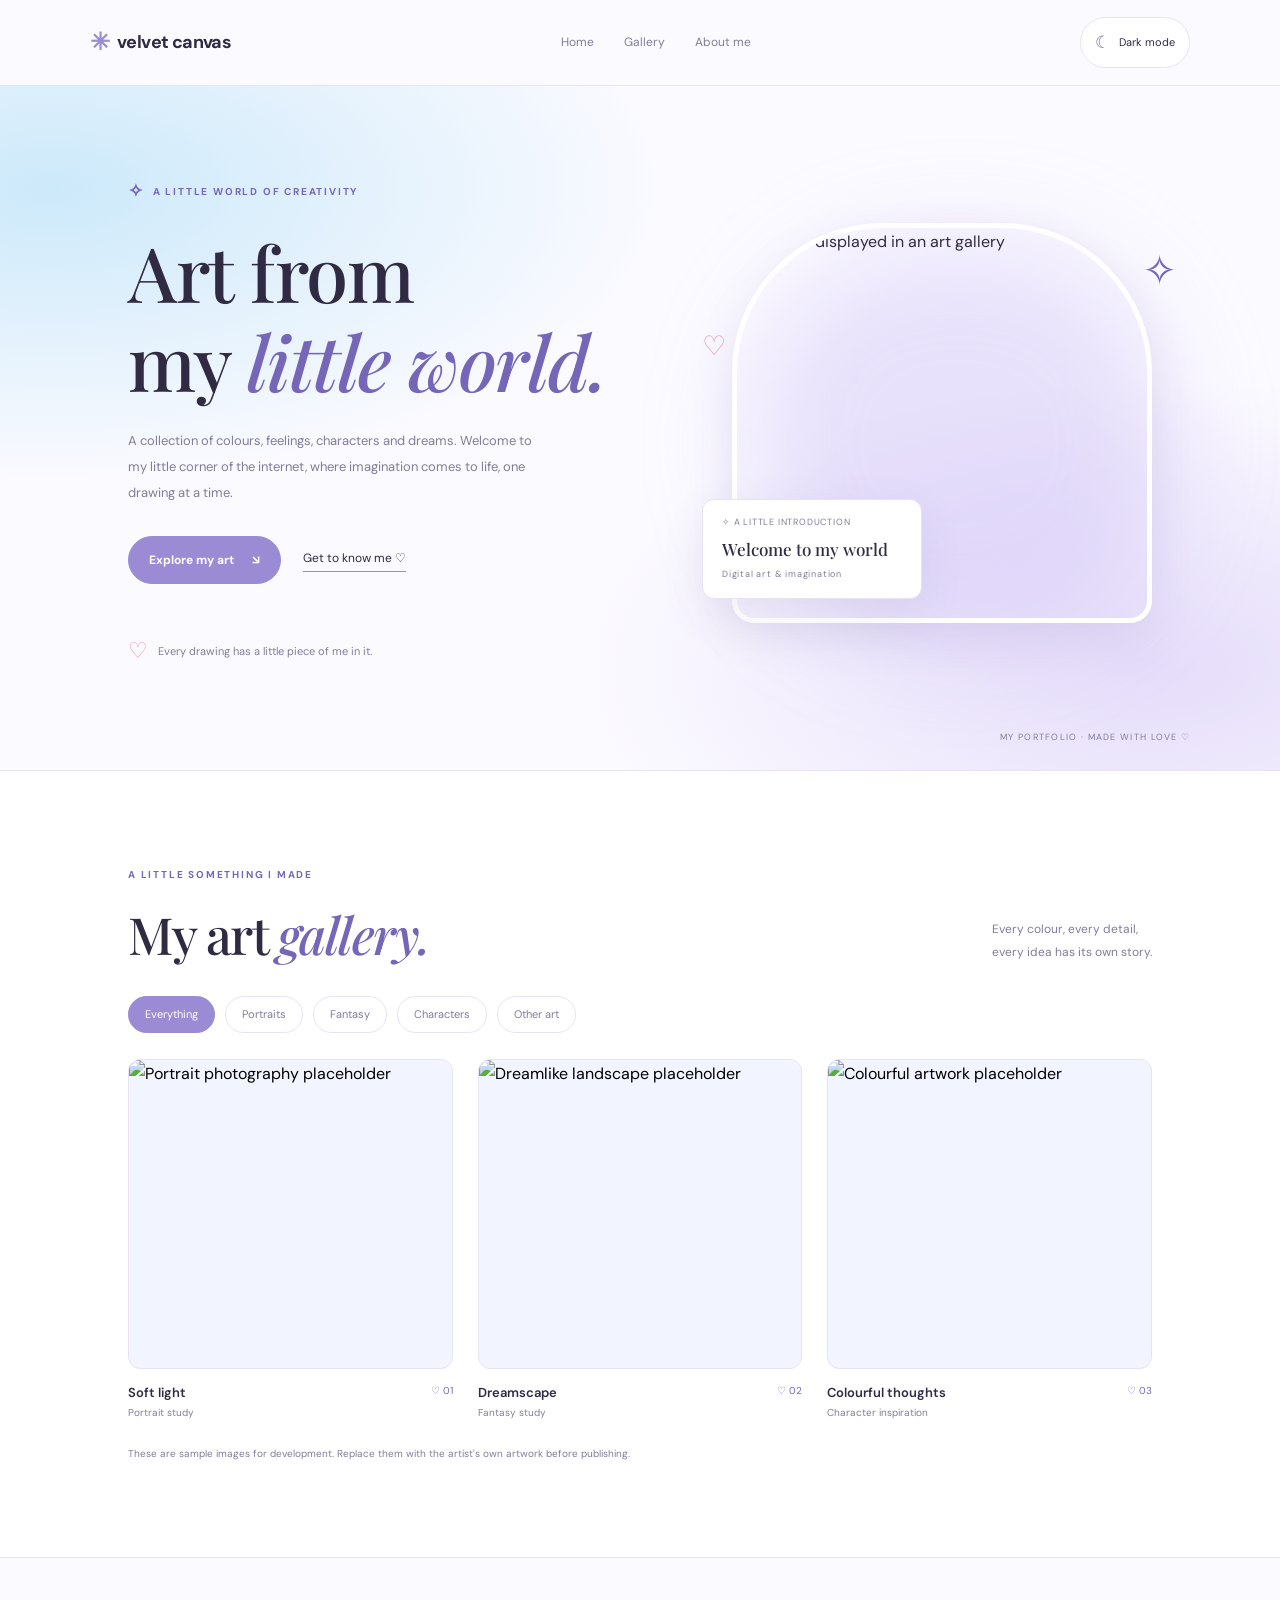
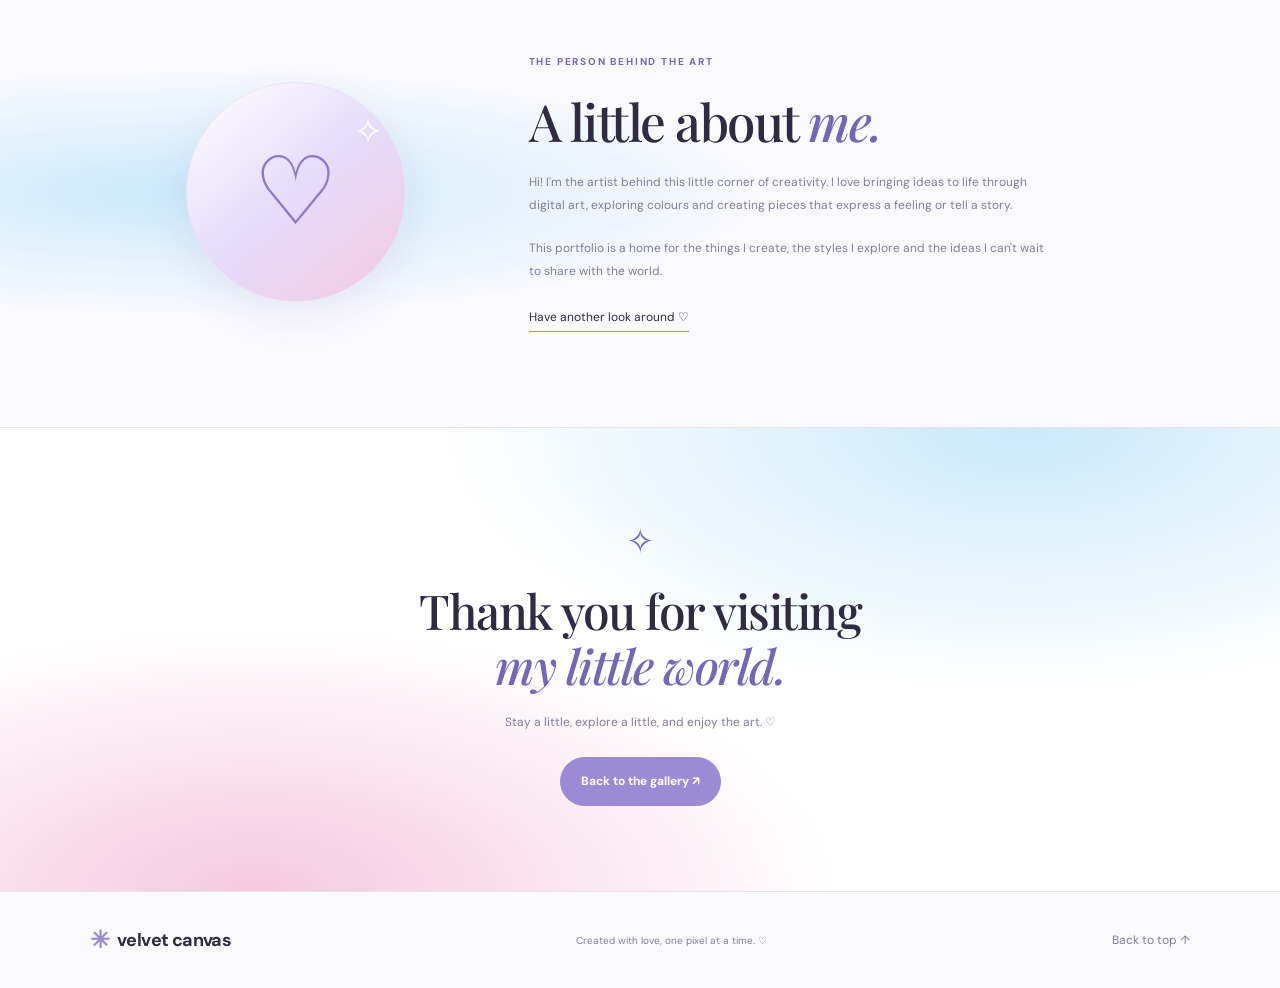
==== index.html @ 95526ed5 "Add files via upload" ====
<!DOCTYPE html>
<html lang="en" data-theme="light">
<head>
<link rel="stylesheet" href="style.css">
  <meta charset="UTF-8">
  <meta name="viewport" content="width=device-width, initial-scale=1.0">
  <meta name="theme-color" content="#f8faff">
  <meta name="description" content="A collection of original digital art, illustrations and creative experiments.">
  <title>Velvet Canvas — Digital Art Portfolio</title>

  <link rel="stylesheet" href="style.css">
  <link rel="preconnect" href="https://fonts.googleapis.com">
  <link rel="preconnect" href="https://fonts.gstatic.com" crossorigin>
  <link href="https://fonts.googleapis.com/css2?family=DM+Sans:wght@400;500;600;700&family=Playfair+Display:wght@500;600;700&display=swap" rel="stylesheet">
</head>

<body>
  <header class="navbar">
    <a class="logo" href="#home">
      <span class="logo-star">✳</span>
      <span>velvet canvas</span>
    </a>

    <nav aria-label="Main navigation">
      <a href="#home">Home</a>
      <a href="#gallery">Gallery</a>
      <a href="#about">About me</a>
    </nav>

    <button
      class="theme-toggle"
      id="theme-toggle"
      type="button"
      aria-label="Switch to dark mode"
      title="Switch theme"
    >
      <span id="theme-icon" aria-hidden="true">☾</span>
      <span id="theme-label">Dark mode</span>
    </button>
  </header>

  <main>
    <section class="hero" id="home">
      <div class="hero-copy">
        <div class="eyebrow">
          <span class="sparkle">✧</span>
          A LITTLE WORLD OF CREATIVITY
        </div>

        <h1>
          Art from<br>
          my <span>little world.</span>
        </h1>

        <p class="hero-description">
          A collection of colours, feelings, characters and dreams.
          Welcome to my little corner of the internet, where imagination
          comes to life, one drawing at a time.
        </p>

        <div class="hero-actions">
          <a class="button" href="#gallery">
            Explore my art <span>↘</span>
          </a>
          <a class="text-link" href="#about">Get to know me ♡</a>
        </div>

        <div class="hero-note">
          <span>♡</span>
          <p>Every drawing has a little piece of me in it.</p>
        </div>
      </div>

      <div class="hero-art">
        <div class="art-glow"></div>

        <img
          src="https://images.unsplash.com/photo-1579783902614-a3fb3927b6a5?auto=format&fit=crop&w=1000&q=85"
          alt="Artwork displayed in an art gallery"
        >

        <div class="art-label">
          <span>✧ A LITTLE INTRODUCTION</span>
          <strong>Welcome to my world</strong>
          <span>Digital art & imagination</span>
        </div>

        <span class="floating-star star-one" aria-hidden="true">✧</span>
        <span class="floating-star star-two" aria-hidden="true">♡</span>
      </div>

      <div class="hero-index">MY PORTFOLIO · MADE WITH LOVE ♡</div>
    </section>

    <section class="gallery section" id="gallery">
      <div class="section-heading">
        <div>
          <div class="eyebrow">A LITTLE SOMETHING I MADE</div>
          <h2>My art <span>gallery.</span></h2>
        </div>

        <p>
          Every colour, every detail,<br>
          every idea has its own story.
        </p>
      </div>

      <div class="filters" id="filters" aria-label="Filter artwork">
        <button class="filter active" data-filter="all" aria-pressed="true">Everything</button>
        <button class="filter" data-filter="portrait" aria-pressed="false">Portraits</button>
        <button class="filter" data-filter="fantasy" aria-pressed="false">Fantasy</button>
        <button class="filter" data-filter="character" aria-pressed="false">Characters</button>
        <button class="filter" data-filter="other" aria-pressed="false">Other art</button>
      </div>

      <div class="art-grid" id="art-grid">
        <article class="art-card" data-category="portrait">
          <button
            class="art-image"
            data-title="Soft light"
            data-description="A portrait study."
            aria-label="View Soft light artwork"
          >
            <img
              src="https://images.unsplash.com/photo-1544005313-94ddf0286df2?auto=format&fit=crop&w=700&q=85"
              alt="Portrait photography placeholder"
              loading="lazy"
            >
            <span class="image-overlay">Take a closer look ↗</span>
          </button>
          <div class="art-meta">
            <div><h3>Soft light</h3><p>Portrait study</p></div>
            <span>♡ 01</span>
          </div>
        </article>

        <article class="art-card" data-category="fantasy">
          <button
            class="art-image"
            data-title="Dreamscape"
            data-description="A little study of a dreamlike world."
            aria-label="View Dreamscape artwork"
          >
            <img
              src="https://images.unsplash.com/photo-1470252649378-9c29740c9fa8?auto=format&fit=crop&w=700&q=85"
              alt="Dreamlike landscape placeholder"
              loading="lazy"
            >
            <span class="image-overlay">Take a closer look ↗</span>
          </button>
          <div class="art-meta">
            <div><h3>Dreamscape</h3><p>Fantasy study</p></div>
            <span>♡ 02</span>
          </div>
        </article>

        <article class="art-card" data-category="character">
          <button
            class="art-image"
            data-title="Colourful thoughts"
            data-description="A colourful artwork study."
            aria-label="View Colourful thoughts artwork"
          >
            <img
              src="https://images.unsplash.com/photo-1577083552431-6e5fd01aa342?auto=format&fit=crop&w=700&q=85"
              alt="Colourful artwork placeholder"
              loading="lazy"
            >
            <span class="image-overlay">Take a closer look ↗</span>
          </button>
          <div class="art-meta">
            <div><h3>Colourful thoughts</h3><p>Character inspiration</p></div>
            <span>♡ 03</span>
          </div>
        </article>
      </div>

      <p class="demo-note">
        These are sample images for development. Replace them with the artist's
        own artwork before publishing.
      </p>
    </section>

    <section class="about section" id="about">
      <div class="about-art" aria-hidden="true">
        <span class="about-heart">♡</span>
        <span class="about-sparkle">✧</span>
      </div>

      <div class="about-copy">
        <div class="eyebrow">THE PERSON BEHIND THE ART</div>
        <h2>A little about <span>me.</span></h2>

        <p>
          Hi! I'm the artist behind this little corner of creativity.
          I love bringing ideas to life through digital art, exploring
          colours and creating pieces that express a feeling or tell a story.
        </p>

        <p>
          This portfolio is a home for the things I create, the styles
          I explore and the ideas I can't wait to share with the world.
        </p>

        <a class="text-link" href="#gallery">Have another look around ♡</a>
      </div>
    </section>

    <section class="end-note">
      <span class="end-note-star">✧</span>
      <h2>Thank you for visiting<br><span>my little world.</span></h2>
      <p>Stay a little, explore a little, and enjoy the art. ♡</p>
      <a class="button" href="#gallery">Back to the gallery ↗</a>
    </section>
  </main>

  <footer>
    <a class="logo" href="#home"><span class="logo-star">✳</span> velvet canvas</a>
    <p>Created with love, one pixel at a time. ♡</p>
    <a href="#home">Back to top ↑</a>
  </footer>

  <dialog id="art-dialog" class="art-dialog" aria-labelledby="dialog-title">
    <button class="dialog-close" id="dialog-close" aria-label="Close artwork preview">×</button>
    <img id="dialog-image" src="" alt="">
    <h3 id="dialog-title"></h3>
    <p id="dialog-description"></p>
  </dialog>

  <script src="https://cdn.jsdelivr.net/npm/@supabase/supabase-js@2"></script>
  <script src="supabase.js"></script>
  <script src="script.js"></script>
</body>
  <script src="https://cdn.jsdelivr.net/npm/@supabase/supabase-js@2"></script>
  <script src="supabase.js"></script>
  <script src="login.js"></script>
</body>
</html>
---- style.css ----
/* ==================================
   VELVET CANVAS — PASTEL ART PORTFOLIO
   ================================== */

:root,
html[data-theme="light"] {
  color-scheme: light;

  --bg: #fbfaff;
  --surface: #ffffff;
  --surface-alt: #f2f5ff;
  --text: #302b42;
  --muted: #827d98;
  --accent: #9b8bd4;
  --accent-strong: #7666b7;
  --pink: #f5c9df;
  --blue: #cce9fa;
  --lilac: #e5dcfa;
  --border: #e8e3f2;
  --shadow: 0 15px 45px rgba(91, 76, 133, 0.09);
  --glow: rgba(196, 177, 244, 0.35);
}

html[data-theme="dark"] {
  color-scheme: dark;

  --bg: #171522;
  --surface: #211e30;
  --surface-alt: #29243a;
  --text: #f6f1ff;
  --muted: #b8aecb;
  --accent: #c4b1fa;
  --accent-strong: #d5c7ff;
  --pink: #f3b9dc;
  --blue: #a9d9f4;
  --lilac: #c5b3f4;
  --border: #3a334c;
  --shadow: 0 15px 45px rgba(0, 0, 0, 0.2);
  --glow: rgba(151, 119, 219, 0.18);
}
body {
  background: var(--bg);
  color: var(--text);
}

* {
  box-sizing: border-box;
  margin: 0;
  padding: 0;
}

html {
  scroll-behavior: smooth;
  scroll-padding-top: 100px;
}

body {
  background: var(--bg);
  color: var(--text);
  font-family: "DM Sans", sans-serif;
  line-height: 1.7;
  transition: background 0.3s, color 0.3s;
}

a {
  color: inherit;
  text-decoration: none;
}

button {
  font: inherit;
}

button:focus-visible,
a:focus-visible {
  outline: 3px solid var(--accent);
  outline-offset: 4px;
}

img {
  display: block;
  max-width: 100%;
}

.navbar {
  min-height: 82px;
  padding: 17px 7%;
  display: flex;
  align-items: center;
  justify-content: space-between;
  gap: 24px;
  background: var(--bg);
  border-bottom: 1px solid var(--border);
  transition: background 0.3s;
}

.logo {
  display: inline-flex;
  align-items: center;
  gap: 8px;
  font-size: 18px;
  font-weight: 700;
  letter-spacing: -0.6px;
  white-space: nowrap;
}

.logo-star {
  color: var(--accent);
  font-size: 24px;
}

.navbar nav {
  display: flex;
  align-items: center;
  gap: 30px;
}

.navbar nav a,
footer > a:last-child {
  color: var(--muted);
  font-size: 12px;
  transition: color 0.2s;
}

.navbar nav a:hover,
footer > a:last-child:hover {
  color: var(--accent-strong);
}

.theme-toggle {
  display: inline-flex;
  align-items: center;
  justify-content: center;
  gap: 9px;
  padding: 10px 14px;
  border: 1px solid var(--border);
  border-radius: 30px;
  background: var(--surface);
  color: var(--text);
  font-size: 11px;
  cursor: pointer;
  transition: background 0.2s, border-color 0.2s;
}

.theme-toggle:hover {
  border-color: var(--accent);
  background: var(--surface-alt);
}

#theme-icon {
  color: var(--accent-strong);
  font-size: 17px;
}

.hero {
  min-height: 600px;
  padding: 90px 10% 100px;
  display: grid;
  grid-template-columns: 1.05fr 0.95fr;
  align-items: center;
  gap: 65px;
  position: relative;
  overflow: hidden;
  background:
    radial-gradient(ellipse at 4% 15%, var(--blue), transparent 36%),
    radial-gradient(ellipse at 90% 85%, var(--lilac), transparent 35%),
    var(--bg);
  transition: background 0.3s;
}

.hero-copy {
  position: relative;
  z-index: 1;
}

.eyebrow {
  display: flex;
  align-items: center;
  gap: 8px;
  margin-bottom: 22px;
  color: var(--accent-strong);
  font-size: 10px;
  font-weight: 700;
  letter-spacing: 1.8px;
}

.sparkle {
  font-size: 18px;
}

h1,
h2 {
  font-family: "Playfair Display", serif;
  font-weight: 500;
  letter-spacing: -1.5px;
  line-height: 1.16;
}

h1 {
  font-size: clamp(48px, 6vw, 76px);
}

h1 span,
h2 span {
  color: var(--accent-strong);
  font-style: italic;
}

.hero-description {
  max-width: 420px;
  margin-top: 23px;
  color: var(--muted);
  font-size: 13px;
  line-height: 2;
}

.hero-actions {
  display: flex;
  align-items: center;
  flex-wrap: wrap;
  gap: 22px;
  margin-top: 30px;
}

.button {
  display: inline-flex;
  align-items: center;
  justify-content: center;
  gap: 18px;
  padding: 13px 20px;
  border: 1px solid var(--accent);
  border-radius: 30px;
  background: var(--accent);
  color: #ffffff;
  font-size: 12px;
  font-weight: 700;
  cursor: pointer;
  transition: transform 0.2s, box-shadow 0.2s;
}

html[data-theme="dark"] .button {
  color: #21182f;
}

.button:hover {
  transform: translateY(-2px);
  box-shadow: var(--shadow);
}

.text-link {
  display: inline-block;
  padding-bottom: 3px;
  border-bottom: 1px solid var(--accent);
  color: var(--text);
  font-size: 12px;
  transition: color 0.2s;
}

.text-link:hover {
  color: var(--accent-strong);
}

.hero-note {
  display: flex;
  align-items: center;
  gap: 10px;
  margin-top: 48px;
  color: var(--muted);
  font-size: 11px;
}

.hero-note > span {
  color: #e59ac5;
  font-size: 22px;
}

.hero-art {
  position: relative;
  justify-self: end;
  width: 100%;
  max-width: 420px;
  height: 400px;
}

.art-glow {
  position: absolute;
  inset: 25px -15px -15px 20px;
  border-radius: 45%;
  background: var(--glow);
  filter: blur(50px);
}

.hero-art > img {
  position: relative;
  width: 100%;
  height: 100%;
  object-fit: cover;
  border: 5px solid var(--surface);
  border-radius: 150px 150px 22px 22px;
  box-shadow: var(--shadow);
}

.art-label {
  position: absolute;
  left: -30px;
  bottom: 24px;
  display: flex;
  flex-direction: column;
  gap: 4px;
  min-width: 220px;
  padding: 15px 19px;
  background: var(--surface);
  border: 1px solid var(--border);
  border-radius: 12px;
  box-shadow: var(--shadow);
}

.art-label span {
  color: var(--muted);
  font-size: 9px;
  letter-spacing: 0.8px;
}

.art-label strong {
  font-family: "Playfair Display", serif;
  font-size: 17px;
  font-weight: 500;
}

.floating-star {
  position: absolute;
  color: var(--accent-strong);
  animation: float 4s ease-in-out infinite;
}

.star-one {
  top: 12px;
  right: -25px;
  font-size: 42px;
}

.star-two {
  top: 100px;
  left: -30px;
  color: #e59ac5;
  font-size: 27px;
  animation-delay: -2s;
}

.hero-index {
  position: absolute;
  right: 7%;
  bottom: 24px;
  color: var(--muted);
  font-size: 9px;
  letter-spacing: 1.3px;
}

.section {
  padding: 95px 10%;
}

.gallery {
  background: var(--surface);
  border-top: 1px solid var(--border);
  border-bottom: 1px solid var(--border);
  transition: background 0.3s;
}

.section-heading {
  display: flex;
  align-items: end;
  justify-content: space-between;
  gap: 25px;
}

.section-heading h2,
.about h2 {
  font-size: clamp(38px, 4vw, 52px);
}

.section-heading > p,
.about-copy > p {
  color: var(--muted);
  font-size: 12px;
  line-height: 1.9;
}

.filters {
  display: flex;
  flex-wrap: wrap;
  gap: 10px;
  margin: 32px 0 26px;
}

.filter {
  padding: 8px 16px;
  border: 1px solid var(--border);
  border-radius: 30px;
  background: var(--surface);
  color: var(--muted);
  font-size: 11px;
  cursor: pointer;
  transition: background 0.2s, color 0.2s;
}

.filter:hover {
  border-color: var(--accent);
}

.filter.active {
  background: var(--accent);
  border-color: var(--accent);
  color: #ffffff;
}

html[data-theme="dark"] .filter.active {
  color: #21182f;
}

.art-grid {
  display: grid;
  grid-template-columns: repeat(3, minmax(0, 1fr));
  gap: 25px;
}

.art-card {
  min-width: 0;
  animation: appear 0.35s ease both;
}

.art-card[hidden] {
  display: none;
}

.art-image {
  display: block;
  width: 100%;
  height: 310px;
  position: relative;
  overflow: hidden;
  padding: 0;
  border: 1px solid var(--border);
  border-radius: 12px;
  background: var(--surface-alt);
  cursor: pointer;
  text-align: left;
}

.art-image img {
  width: 100%;
  height: 100%;
  object-fit: cover;
  transition: transform 0.45s, opacity 0.3s;
}

.art-image:hover img {
  transform: scale(1.05);
  opacity: 0.82;
}

.image-overlay {
  position: absolute;
  left: 14px;
  bottom: 14px;
  padding: 8px 12px;
  border: 1px solid var(--border);
  border-radius: 30px;
  background: var(--surface);
  color: var(--text);
  font-size: 10px;
  opacity: 0;
  transform: translateY(5px);
  transition: all 0.2s;
}

.art-image:hover .image-overlay,
.art-image:focus-visible .image-overlay {
  opacity: 1;
  transform: translateY(0);
}

.art-meta {
  display: flex;
  align-items: start;
  justify-content: space-between;
  padding-top: 13px;
}

.art-meta h3 {
  font-size: 13px;
  font-weight: 600;
}

.art-meta p,
.art-meta > span {
  color: var(--muted);
  font-size: 10px;
}

.art-meta > span {
  color: var(--accent-strong);
}

.demo-note {
  margin-top: 24px;
  color: var(--muted);
  font-size: 10px;
}

.about {
  display: grid;
  grid-template-columns: 0.7fr 1.3fr;
  align-items: center;
  gap: 65px;
  background:
    radial-gradient(ellipse at 15% 50%, var(--blue), transparent 38%),
    var(--bg);
}

.about-art {
  position: relative;
  display: grid;
  place-items: center;
  justify-self: center;
  width: 220px;
  height: 220px;
  border: 1px solid var(--border);
  border-radius: 50%;
  background: linear-gradient(140deg, var(--surface), var(--lilac), var(--pink));
  box-shadow: var(--shadow);
}

.about-heart {
  color: #8f7bc5;
  font-size: 95px;
}

.about-sparkle {
  position: absolute;
  top: 18px;
  right: 22px;
  color: #ffffff;
  font-size: 36px;
}

.about-copy > p {
  max-width: 520px;
  margin: 20px 0;
}

.end-note {
  padding: 85px 20px;
  text-align: center;
  background:
    radial-gradient(ellipse at 20% 100%, var(--pink), transparent 40%),
    radial-gradient(ellipse at 80% 0%, var(--blue), transparent 40%),
    var(--surface);
  border-top: 1px solid var(--border);
  transition: background 0.3s;
}

.end-note-star {
  color: var(--accent-strong);
  font-size: 34px;
}

.end-note h2 {
  margin-top: 12px;
  font-size: clamp(35px, 4vw, 48px);
}

.end-note > p {
  margin: 18px 0 25px;
  color: var(--muted);
  font-size: 12px;
}

footer {
  display: flex;
  align-items: center;
  justify-content: space-between;
  gap: 20px;
  padding: 28px 7%;
  border-top: 1px solid var(--border);
  background: var(--bg);
}

footer p {
  color: var(--muted);
  font-size: 10px;
}

.art-dialog {
  position: fixed;
  margin: auto;
  width: min(90%, 650px);
  max-height: 90vh;
  padding: 22px;
  overflow: auto;
  border: 1px solid var(--border);
  border-radius: 16px;
  background: var(--surface);
  color: var(--text);
  box-shadow: var(--shadow);
}

.art-dialog::backdrop {
  background: rgba(20, 15, 34, 0.7);
  backdrop-filter: blur(5px);
}

.art-dialog img {
  width: 100%;
  max-height: 65vh;
  object-fit: contain;
  border-radius: 8px;
}

.art-dialog h3 {
  margin-top: 15px;
  font-family: "Playfair Display", serif;
  font-size: 24px;
}

.art-dialog p {
  margin-top: 5px;
  color: var(--muted);
  font-size: 12px;
}

.dialog-close {
  display: block;
  margin-left: auto;
  margin-bottom: 8px;
  border: 0;
  background: transparent;
  color: var(--text);
  font-size: 28px;
  cursor: pointer;
}

@keyframes float {
  0%, 100% { transform: translateY(0) rotate(0deg); }
  50% { transform: translateY(-10px) rotate(8deg); }
}

@keyframes appear {
  from { opacity: 0; transform: translateY(8px); }
  to { opacity: 1; transform: translateY(0); }
}

@media (max-width: 850px) {
  .hero {
    padding: 75px 7% 85px;
    gap: 35px;
  }

  .hero-art {
    height: 330px;
  }

  .section {
    padding: 75px 7%;
  }

  .art-image {
    height: 240px;
  }

  .about {
    gap: 35px;
  }
}

@media (max-width: 600px) {
  .navbar {
    padding: 15px 5%;
    flex-wrap: wrap;
    gap: 15px;
  }

  .logo {
    font-size: 16px;
  }

  .theme-toggle {
    padding: 8px 11px;
  }

  .navbar nav {
    order: 3;
    width: 100%;
    justify-content: center;
    gap: 28px;
  }

  .hero {
    grid-template-columns: 1fr;
    padding: 60px 7% 75px;
  }

  h1 {
    font-size: 56px;
  }

  .hero-art {
    justify-self: center;
    max-width: 360px;
    height: 340px;
    margin: 10px 0;
  }

  .art-label {
    left: -7px;
  }

  .hero-note {
    margin-top: 32px;
  }

  .section {
    padding: 60px 7%;
  }

  .section-heading {
    align-items: start;
    flex-direction: column;
    gap: 15px;
  }

  .art-grid {
    grid-template-columns: 1fr;
    gap: 30px;
  }

  .art-image {
    height: auto;
    aspect-ratio: 4 / 3;
  }

  .image-overlay {
    opacity: 1;
    transform: none;
  }

  .about {
    grid-template-columns: 1fr;
    gap: 35px;
  }

  .about-art {
    width: 160px;
    height: 160px;
  }

  .about-heart {
    font-size: 70px;
  }

  .about-sparkle {
    font-size: 25px;
  }

  footer {
    flex-direction: column;
    text-align: center;
  }
}

@media (prefers-reduced-motion: reduce) {
  *,
  *::before,
  *::after {
    scroll-behavior: auto !important;
    animation-duration: 0.01ms !important;
    animation-iteration-count: 1 !important;
    transition-duration: 0.01ms !important;
  }
}

/* Artist login page */
.login-page {
  min-height: 100vh;
  display: grid;
  place-items: center;
  padding: 24px;
  background: var(--bg);
}

.login-card {
  width: min(100%, 420px);
  padding: 32px;
  border-radius: 24px;
  background: var(--surface);
  border: 1px solid var(--border);
  box-shadow: 0 16px 50px rgba(90, 80, 140, 0.12);
}

.login-card h1 {
  margin-top: 0;
  color: var(--text);
}

.login-card p {
  color: var(--muted);
}

.login-card form {
  display: grid;
  gap: 12px;
  margin: 24px 0;
}

.login-card label {
  color: var(--text);
  font-weight: 600;
}

.login-card input {
  width: 100%;
  box-sizing: border-box;
  padding: 13px;
  border: 1px solid var(--border);
  border-radius: 12px;
  background: var(--bg);
  color: var(--text);
}

.login-card button {
  padding: 13px;
  border: 0;
  border-radius: 12px;
  background: var(--accent);
  color: white;
  cursor: pointer;
  font-weight: 700;
}

.login-card a {
  color: var(--accent);
}

#login-message {
  overflow-wrap: anywhere;
}

/* Artist dashboard */
.artist-dashboard {
  width: min(100% - 32px, 1050px);
  margin: 0 auto;
  padding: 40px 0 60px;
  color: var(--text);
}

.dashboard-header {
  display: flex;
  justify-content: space-between;
  align-items: center;
  gap: 20px;
  margin-bottom: 32px;
}

.dashboard-header h1 {
  margin: 8px 0;
}

.dashboard-header p,
.upload-card > p,
.my-art-section > p {
  color: var(--muted);
}

.dashboard-eyebrow {
  letter-spacing: 3px;
  font-size: 12px;
  font-weight: 700;
}

.upload-card {
  padding: 28px;
  border: 1px solid var(--border);
  border-radius: 24px;
  background: var(--surface);
  box-shadow: 0 12px 40px rgba(100, 80, 140, 0.08);
}

.upload-card form {
  display: grid;
  gap: 12px;
  margin-top: 24px;
}

.upload-card label {
  font-weight: 600;
}

.upload-card input,
.upload-card textarea,
.upload-card select {
  width: 100%;
  box-sizing: border-box;
  padding: 13px;
  border: 1px solid var(--border);
  border-radius: 12px;
  background: var(--bg);
  color: var(--text);
  font: inherit;
}

.upload-card textarea {
  min-height: 100px;
  resize: vertical;
}

.upload-card button,
#logout-button {
  padding: 12px 18px;
  border: 0;
  border-radius: 12px;
  background: var(--accent);
  color: white;
  font: inherit;
  font-weight: 700;
  cursor: pointer;
}

.upload-card button:disabled {
  opacity: 0.6;
  cursor: wait;
}

.dashboard-hint {
  margin: 0;
  color: var(--muted);
  font-size: 13px;
}

#upload-message,
#gallery-message {
  overflow-wrap: anywhere;
}

.my-art-section {
  margin-top: 42px;
}

.my-art-grid {
  display: grid;
  grid-template-columns: repeat(auto-fit, minmax(220px, 1fr));
  gap: 20px;
  margin-top: 22px;
}

.my-art-card {
  overflow: hidden;
  border: 1px solid var(--border);
  border-radius: 18px;
  background: var(--surface);
}

.my-art-card img {
  display: block;
  width: 100%;
  aspect-ratio: 4 / 3;
  object-fit: cover;
}

.my-art-card-content {
  padding: 16px;
}

.my-art-card-content p {
  color: var(--muted);
  overflow-wrap: anywhere;
}

.my-art-card-content button {
  padding: 9px 12px;
  border: 1px solid var(--border);
  border-radius: 10px;
  background: var(--bg);
  color: var(--text);
  cursor: pointer;
}

.dashboard-back {
  display: inline-block;
  margin-top: 32px;
  color: var(--accent);
}

@media (max-width: 600px) {
  .dashboard-header {
    align-items: flex-start;
    flex-direction: column;
  }

  .upload-card {
    padding: 20px;
  }
}
---- style.css ----
/* ==================================
   VELVET CANVAS — PASTEL ART PORTFOLIO
   ================================== */

:root,
html[data-theme="light"] {
  color-scheme: light;

  --bg: #fbfaff;
  --surface: #ffffff;
  --surface-alt: #f2f5ff;
  --text: #302b42;
  --muted: #827d98;
  --accent: #9b8bd4;
  --accent-strong: #7666b7;
  --pink: #f5c9df;
  --blue: #cce9fa;
  --lilac: #e5dcfa;
  --border: #e8e3f2;
  --shadow: 0 15px 45px rgba(91, 76, 133, 0.09);
  --glow: rgba(196, 177, 244, 0.35);
}

html[data-theme="dark"] {
  color-scheme: dark;

  --bg: #171522;
  --surface: #211e30;
  --surface-alt: #29243a;
  --text: #f6f1ff;
  --muted: #b8aecb;
  --accent: #c4b1fa;
  --accent-strong: #d5c7ff;
  --pink: #f3b9dc;
  --blue: #a9d9f4;
  --lilac: #c5b3f4;
  --border: #3a334c;
  --shadow: 0 15px 45px rgba(0, 0, 0, 0.2);
  --glow: rgba(151, 119, 219, 0.18);
}
body {
  background: var(--bg);
  color: var(--text);
}

* {
  box-sizing: border-box;
  margin: 0;
  padding: 0;
}

html {
  scroll-behavior: smooth;
  scroll-padding-top: 100px;
}

body {
  background: var(--bg);
  color: var(--text);
  font-family: "DM Sans", sans-serif;
  line-height: 1.7;
  transition: background 0.3s, color 0.3s;
}

a {
  color: inherit;
  text-decoration: none;
}

button {
  font: inherit;
}

button:focus-visible,
a:focus-visible {
  outline: 3px solid var(--accent);
  outline-offset: 4px;
}

img {
  display: block;
  max-width: 100%;
}

.navbar {
  min-height: 82px;
  padding: 17px 7%;
  display: flex;
  align-items: center;
  justify-content: space-between;
  gap: 24px;
  background: var(--bg);
  border-bottom: 1px solid var(--border);
  transition: background 0.3s;
}

.logo {
  display: inline-flex;
  align-items: center;
  gap: 8px;
  font-size: 18px;
  font-weight: 700;
  letter-spacing: -0.6px;
  white-space: nowrap;
}

.logo-star {
  color: var(--accent);
  font-size: 24px;
}

.navbar nav {
  display: flex;
  align-items: center;
  gap: 30px;
}

.navbar nav a,
footer > a:last-child {
  color: var(--muted);
  font-size: 12px;
  transition: color 0.2s;
}

.navbar nav a:hover,
footer > a:last-child:hover {
  color: var(--accent-strong);
}

.theme-toggle {
  display: inline-flex;
  align-items: center;
  justify-content: center;
  gap: 9px;
  padding: 10px 14px;
  border: 1px solid var(--border);
  border-radius: 30px;
  background: var(--surface);
  color: var(--text);
  font-size: 11px;
  cursor: pointer;
  transition: background 0.2s, border-color 0.2s;
}

.theme-toggle:hover {
  border-color: var(--accent);
  background: var(--surface-alt);
}

#theme-icon {
  color: var(--accent-strong);
  font-size: 17px;
}

.hero {
  min-height: 600px;
  padding: 90px 10% 100px;
  display: grid;
  grid-template-columns: 1.05fr 0.95fr;
  align-items: center;
  gap: 65px;
  position: relative;
  overflow: hidden;
  background:
    radial-gradient(ellipse at 4% 15%, var(--blue), transparent 36%),
    radial-gradient(ellipse at 90% 85%, var(--lilac), transparent 35%),
    var(--bg);
  transition: background 0.3s;
}

.hero-copy {
  position: relative;
  z-index: 1;
}

.eyebrow {
  display: flex;
  align-items: center;
  gap: 8px;
  margin-bottom: 22px;
  color: var(--accent-strong);
  font-size: 10px;
  font-weight: 700;
  letter-spacing: 1.8px;
}

.sparkle {
  font-size: 18px;
}

h1,
h2 {
  font-family: "Playfair Display", serif;
  font-weight: 500;
  letter-spacing: -1.5px;
  line-height: 1.16;
}

h1 {
  font-size: clamp(48px, 6vw, 76px);
}

h1 span,
h2 span {
  color: var(--accent-strong);
  font-style: italic;
}

.hero-description {
  max-width: 420px;
  margin-top: 23px;
  color: var(--muted);
  font-size: 13px;
  line-height: 2;
}

.hero-actions {
  display: flex;
  align-items: center;
  flex-wrap: wrap;
  gap: 22px;
  margin-top: 30px;
}

.button {
  display: inline-flex;
  align-items: center;
  justify-content: center;
  gap: 18px;
  padding: 13px 20px;
  border: 1px solid var(--accent);
  border-radius: 30px;
  background: var(--accent);
  color: #ffffff;
  font-size: 12px;
  font-weight: 700;
  cursor: pointer;
  transition: transform 0.2s, box-shadow 0.2s;
}

html[data-theme="dark"] .button {
  color: #21182f;
}

.button:hover {
  transform: translateY(-2px);
  box-shadow: var(--shadow);
}

.text-link {
  display: inline-block;
  padding-bottom: 3px;
  border-bottom: 1px solid var(--accent);
  color: var(--text);
  font-size: 12px;
  transition: color 0.2s;
}

.text-link:hover {
  color: var(--accent-strong);
}

.hero-note {
  display: flex;
  align-items: center;
  gap: 10px;
  margin-top: 48px;
  color: var(--muted);
  font-size: 11px;
}

.hero-note > span {
  color: #e59ac5;
  font-size: 22px;
}

.hero-art {
  position: relative;
  justify-self: end;
  width: 100%;
  max-width: 420px;
  height: 400px;
}

.art-glow {
  position: absolute;
  inset: 25px -15px -15px 20px;
  border-radius: 45%;
  background: var(--glow);
  filter: blur(50px);
}

.hero-art > img {
  position: relative;
  width: 100%;
  height: 100%;
  object-fit: cover;
  border: 5px solid var(--surface);
  border-radius: 150px 150px 22px 22px;
  box-shadow: var(--shadow);
}

.art-label {
  position: absolute;
  left: -30px;
  bottom: 24px;
  display: flex;
  flex-direction: column;
  gap: 4px;
  min-width: 220px;
  padding: 15px 19px;
  background: var(--surface);
  border: 1px solid var(--border);
  border-radius: 12px;
  box-shadow: var(--shadow);
}

.art-label span {
  color: var(--muted);
  font-size: 9px;
  letter-spacing: 0.8px;
}

.art-label strong {
  font-family: "Playfair Display", serif;
  font-size: 17px;
  font-weight: 500;
}

.floating-star {
  position: absolute;
  color: var(--accent-strong);
  animation: float 4s ease-in-out infinite;
}

.star-one {
  top: 12px;
  right: -25px;
  font-size: 42px;
}

.star-two {
  top: 100px;
  left: -30px;
  color: #e59ac5;
  font-size: 27px;
  animation-delay: -2s;
}

.hero-index {
  position: absolute;
  right: 7%;
  bottom: 24px;
  color: var(--muted);
  font-size: 9px;
  letter-spacing: 1.3px;
}

.section {
  padding: 95px 10%;
}

.gallery {
  background: var(--surface);
  border-top: 1px solid var(--border);
  border-bottom: 1px solid var(--border);
  transition: background 0.3s;
}

.section-heading {
  display: flex;
  align-items: end;
  justify-content: space-between;
  gap: 25px;
}

.section-heading h2,
.about h2 {
  font-size: clamp(38px, 4vw, 52px);
}

.section-heading > p,
.about-copy > p {
  color: var(--muted);
  font-size: 12px;
  line-height: 1.9;
}

.filters {
  display: flex;
  flex-wrap: wrap;
  gap: 10px;
  margin: 32px 0 26px;
}

.filter {
  padding: 8px 16px;
  border: 1px solid var(--border);
  border-radius: 30px;
  background: var(--surface);
  color: var(--muted);
  font-size: 11px;
  cursor: pointer;
  transition: background 0.2s, color 0.2s;
}

.filter:hover {
  border-color: var(--accent);
}

.filter.active {
  background: var(--accent);
  border-color: var(--accent);
  color: #ffffff;
}

html[data-theme="dark"] .filter.active {
  color: #21182f;
}

.art-grid {
  display: grid;
  grid-template-columns: repeat(3, minmax(0, 1fr));
  gap: 25px;
}

.art-card {
  min-width: 0;
  animation: appear 0.35s ease both;
}

.art-card[hidden] {
  display: none;
}

.art-image {
  display: block;
  width: 100%;
  height: 310px;
  position: relative;
  overflow: hidden;
  padding: 0;
  border: 1px solid var(--border);
  border-radius: 12px;
  background: var(--surface-alt);
  cursor: pointer;
  text-align: left;
}

.art-image img {
  width: 100%;
  height: 100%;
  object-fit: cover;
  transition: transform 0.45s, opacity 0.3s;
}

.art-image:hover img {
  transform: scale(1.05);
  opacity: 0.82;
}

.image-overlay {
  position: absolute;
  left: 14px;
  bottom: 14px;
  padding: 8px 12px;
  border: 1px solid var(--border);
  border-radius: 30px;
  background: var(--surface);
  color: var(--text);
  font-size: 10px;
  opacity: 0;
  transform: translateY(5px);
  transition: all 0.2s;
}

.art-image:hover .image-overlay,
.art-image:focus-visible .image-overlay {
  opacity: 1;
  transform: translateY(0);
}

.art-meta {
  display: flex;
  align-items: start;
  justify-content: space-between;
  padding-top: 13px;
}

.art-meta h3 {
  font-size: 13px;
  font-weight: 600;
}

.art-meta p,
.art-meta > span {
  color: var(--muted);
  font-size: 10px;
}

.art-meta > span {
  color: var(--accent-strong);
}

.demo-note {
  margin-top: 24px;
  color: var(--muted);
  font-size: 10px;
}

.about {
  display: grid;
  grid-template-columns: 0.7fr 1.3fr;
  align-items: center;
  gap: 65px;
  background:
    radial-gradient(ellipse at 15% 50%, var(--blue), transparent 38%),
    var(--bg);
}

.about-art {
  position: relative;
  display: grid;
  place-items: center;
  justify-self: center;
  width: 220px;
  height: 220px;
  border: 1px solid var(--border);
  border-radius: 50%;
  background: linear-gradient(140deg, var(--surface), var(--lilac), var(--pink));
  box-shadow: var(--shadow);
}

.about-heart {
  color: #8f7bc5;
  font-size: 95px;
}

.about-sparkle {
  position: absolute;
  top: 18px;
  right: 22px;
  color: #ffffff;
  font-size: 36px;
}

.about-copy > p {
  max-width: 520px;
  margin: 20px 0;
}

.end-note {
  padding: 85px 20px;
  text-align: center;
  background:
    radial-gradient(ellipse at 20% 100%, var(--pink), transparent 40%),
    radial-gradient(ellipse at 80% 0%, var(--blue), transparent 40%),
    var(--surface);
  border-top: 1px solid var(--border);
  transition: background 0.3s;
}

.end-note-star {
  color: var(--accent-strong);
  font-size: 34px;
}

.end-note h2 {
  margin-top: 12px;
  font-size: clamp(35px, 4vw, 48px);
}

.end-note > p {
  margin: 18px 0 25px;
  color: var(--muted);
  font-size: 12px;
}

footer {
  display: flex;
  align-items: center;
  justify-content: space-between;
  gap: 20px;
  padding: 28px 7%;
  border-top: 1px solid var(--border);
  background: var(--bg);
}

footer p {
  color: var(--muted);
  font-size: 10px;
}

.art-dialog {
  position: fixed;
  margin: auto;
  width: min(90%, 650px);
  max-height: 90vh;
  padding: 22px;
  overflow: auto;
  border: 1px solid var(--border);
  border-radius: 16px;
  background: var(--surface);
  color: var(--text);
  box-shadow: var(--shadow);
}

.art-dialog::backdrop {
  background: rgba(20, 15, 34, 0.7);
  backdrop-filter: blur(5px);
}

.art-dialog img {
  width: 100%;
  max-height: 65vh;
  object-fit: contain;
  border-radius: 8px;
}

.art-dialog h3 {
  margin-top: 15px;
  font-family: "Playfair Display", serif;
  font-size: 24px;
}

.art-dialog p {
  margin-top: 5px;
  color: var(--muted);
  font-size: 12px;
}

.dialog-close {
  display: block;
  margin-left: auto;
  margin-bottom: 8px;
  border: 0;
  background: transparent;
  color: var(--text);
  font-size: 28px;
  cursor: pointer;
}

@keyframes float {
  0%, 100% { transform: translateY(0) rotate(0deg); }
  50% { transform: translateY(-10px) rotate(8deg); }
}

@keyframes appear {
  from { opacity: 0; transform: translateY(8px); }
  to { opacity: 1; transform: translateY(0); }
}

@media (max-width: 850px) {
  .hero {
    padding: 75px 7% 85px;
    gap: 35px;
  }

  .hero-art {
    height: 330px;
  }

  .section {
    padding: 75px 7%;
  }

  .art-image {
    height: 240px;
  }

  .about {
    gap: 35px;
  }
}

@media (max-width: 600px) {
  .navbar {
    padding: 15px 5%;
    flex-wrap: wrap;
    gap: 15px;
  }

  .logo {
    font-size: 16px;
  }

  .theme-toggle {
    padding: 8px 11px;
  }

  .navbar nav {
    order: 3;
    width: 100%;
    justify-content: center;
    gap: 28px;
  }

  .hero {
    grid-template-columns: 1fr;
    padding: 60px 7% 75px;
  }

  h1 {
    font-size: 56px;
  }

  .hero-art {
    justify-self: center;
    max-width: 360px;
    height: 340px;
    margin: 10px 0;
  }

  .art-label {
    left: -7px;
  }

  .hero-note {
    margin-top: 32px;
  }

  .section {
    padding: 60px 7%;
  }

  .section-heading {
    align-items: start;
    flex-direction: column;
    gap: 15px;
  }

  .art-grid {
    grid-template-columns: 1fr;
    gap: 30px;
  }

  .art-image {
    height: auto;
    aspect-ratio: 4 / 3;
  }

  .image-overlay {
    opacity: 1;
    transform: none;
  }

  .about {
    grid-template-columns: 1fr;
    gap: 35px;
  }

  .about-art {
    width: 160px;
    height: 160px;
  }

  .about-heart {
    font-size: 70px;
  }

  .about-sparkle {
    font-size: 25px;
  }

  footer {
    flex-direction: column;
    text-align: center;
  }
}

@media (prefers-reduced-motion: reduce) {
  *,
  *::before,
  *::after {
    scroll-behavior: auto !important;
    animation-duration: 0.01ms !important;
    animation-iteration-count: 1 !important;
    transition-duration: 0.01ms !important;
  }
}

/* Artist login page */
.login-page {
  min-height: 100vh;
  display: grid;
  place-items: center;
  padding: 24px;
  background: var(--bg);
}

.login-card {
  width: min(100%, 420px);
  padding: 32px;
  border-radius: 24px;
  background: var(--surface);
  border: 1px solid var(--border);
  box-shadow: 0 16px 50px rgba(90, 80, 140, 0.12);
}

.login-card h1 {
  margin-top: 0;
  color: var(--text);
}

.login-card p {
  color: var(--muted);
}

.login-card form {
  display: grid;
  gap: 12px;
  margin: 24px 0;
}

.login-card label {
  color: var(--text);
  font-weight: 600;
}

.login-card input {
  width: 100%;
  box-sizing: border-box;
  padding: 13px;
  border: 1px solid var(--border);
  border-radius: 12px;
  background: var(--bg);
  color: var(--text);
}

.login-card button {
  padding: 13px;
  border: 0;
  border-radius: 12px;
  background: var(--accent);
  color: white;
  cursor: pointer;
  font-weight: 700;
}

.login-card a {
  color: var(--accent);
}

#login-message {
  overflow-wrap: anywhere;
}

/* Artist dashboard */
.artist-dashboard {
  width: min(100% - 32px, 1050px);
  margin: 0 auto;
  padding: 40px 0 60px;
  color: var(--text);
}

.dashboard-header {
  display: flex;
  justify-content: space-between;
  align-items: center;
  gap: 20px;
  margin-bottom: 32px;
}

.dashboard-header h1 {
  margin: 8px 0;
}

.dashboard-header p,
.upload-card > p,
.my-art-section > p {
  color: var(--muted);
}

.dashboard-eyebrow {
  letter-spacing: 3px;
  font-size: 12px;
  font-weight: 700;
}

.upload-card {
  padding: 28px;
  border: 1px solid var(--border);
  border-radius: 24px;
  background: var(--surface);
  box-shadow: 0 12px 40px rgba(100, 80, 140, 0.08);
}

.upload-card form {
  display: grid;
  gap: 12px;
  margin-top: 24px;
}

.upload-card label {
  font-weight: 600;
}

.upload-card input,
.upload-card textarea,
.upload-card select {
  width: 100%;
  box-sizing: border-box;
  padding: 13px;
  border: 1px solid var(--border);
  border-radius: 12px;
  background: var(--bg);
  color: var(--text);
  font: inherit;
}

.upload-card textarea {
  min-height: 100px;
  resize: vertical;
}

.upload-card button,
#logout-button {
  padding: 12px 18px;
  border: 0;
  border-radius: 12px;
  background: var(--accent);
  color: white;
  font: inherit;
  font-weight: 700;
  cursor: pointer;
}

.upload-card button:disabled {
  opacity: 0.6;
  cursor: wait;
}

.dashboard-hint {
  margin: 0;
  color: var(--muted);
  font-size: 13px;
}

#upload-message,
#gallery-message {
  overflow-wrap: anywhere;
}

.my-art-section {
  margin-top: 42px;
}

.my-art-grid {
  display: grid;
  grid-template-columns: repeat(auto-fit, minmax(220px, 1fr));
  gap: 20px;
  margin-top: 22px;
}

.my-art-card {
  overflow: hidden;
  border: 1px solid var(--border);
  border-radius: 18px;
  background: var(--surface);
}

.my-art-card img {
  display: block;
  width: 100%;
  aspect-ratio: 4 / 3;
  object-fit: cover;
}

.my-art-card-content {
  padding: 16px;
}

.my-art-card-content p {
  color: var(--muted);
  overflow-wrap: anywhere;
}

.my-art-card-content button {
  padding: 9px 12px;
  border: 1px solid var(--border);
  border-radius: 10px;
  background: var(--bg);
  color: var(--text);
  cursor: pointer;
}

.dashboard-back {
  display: inline-block;
  margin-top: 32px;
  color: var(--accent);
}

@media (max-width: 600px) {
  .dashboard-header {
    align-items: flex-start;
    flex-direction: column;
  }

  .upload-card {
    padding: 20px;
  }
}
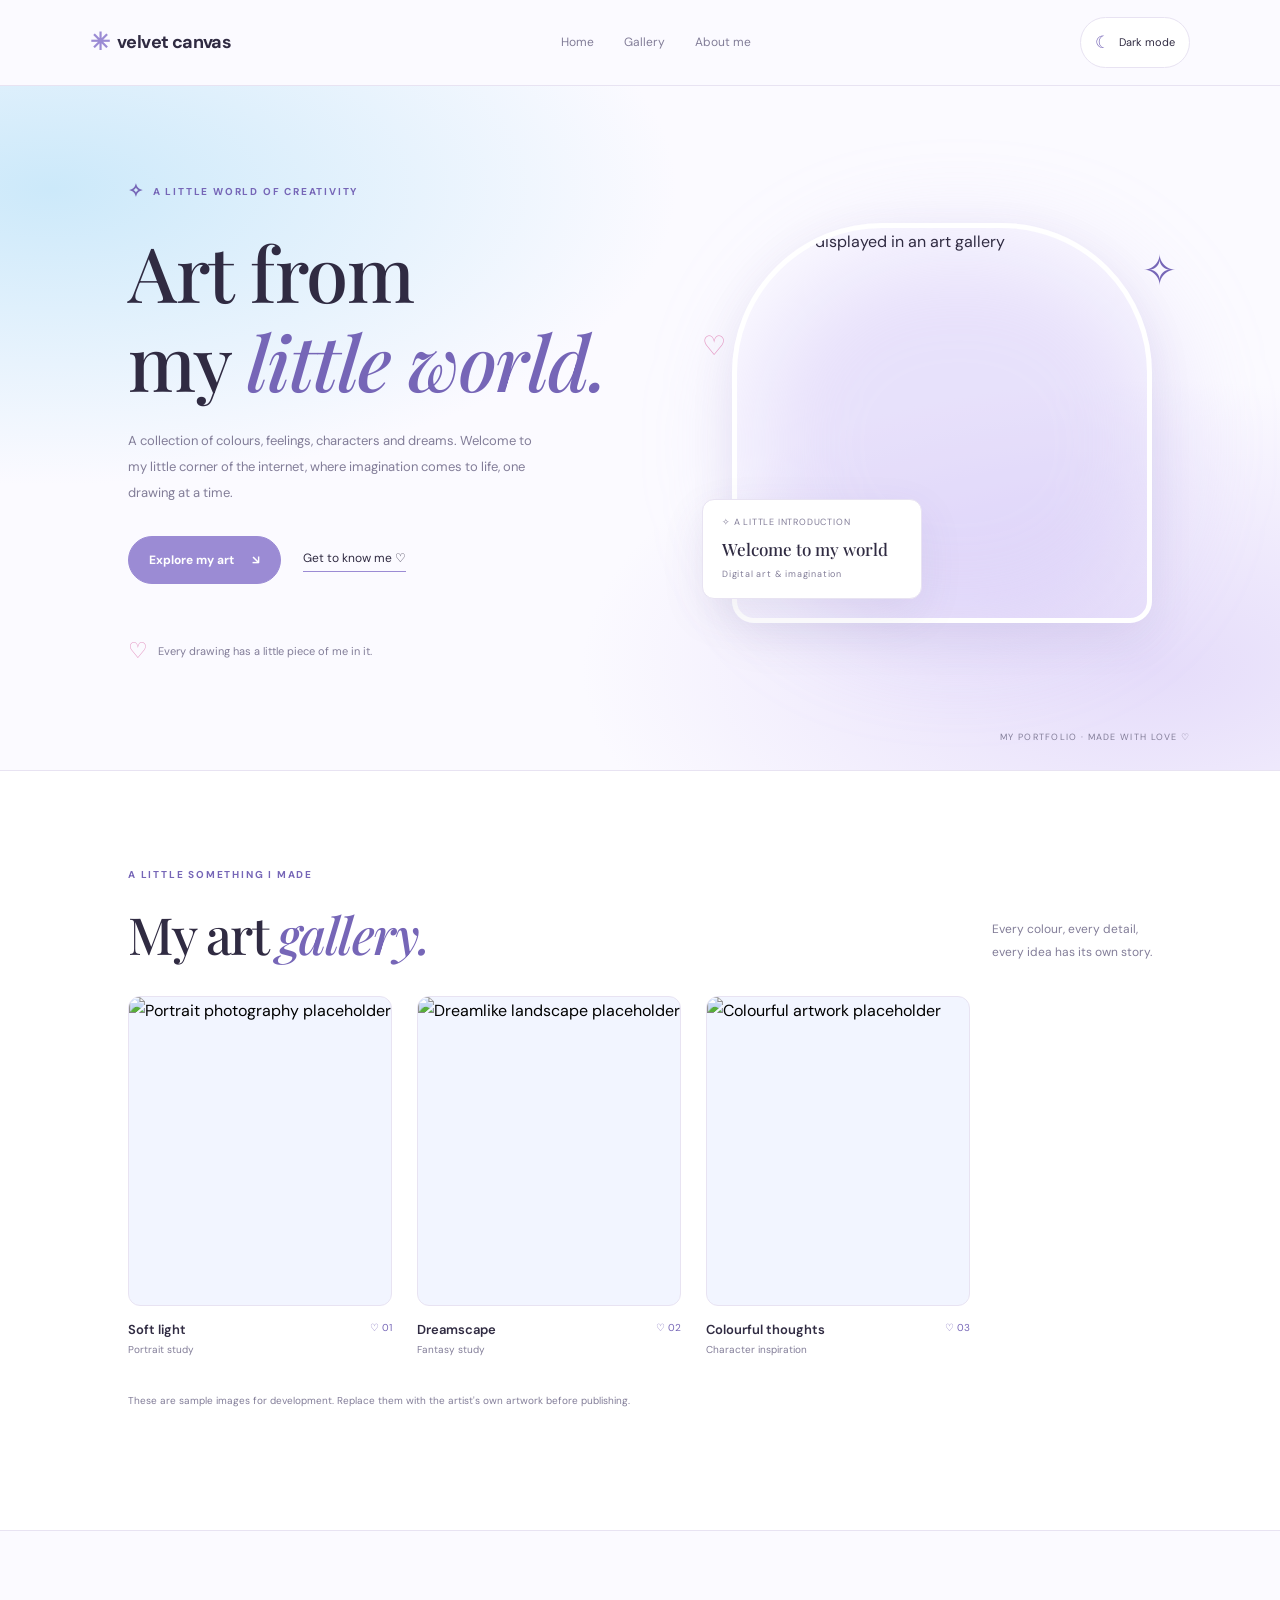
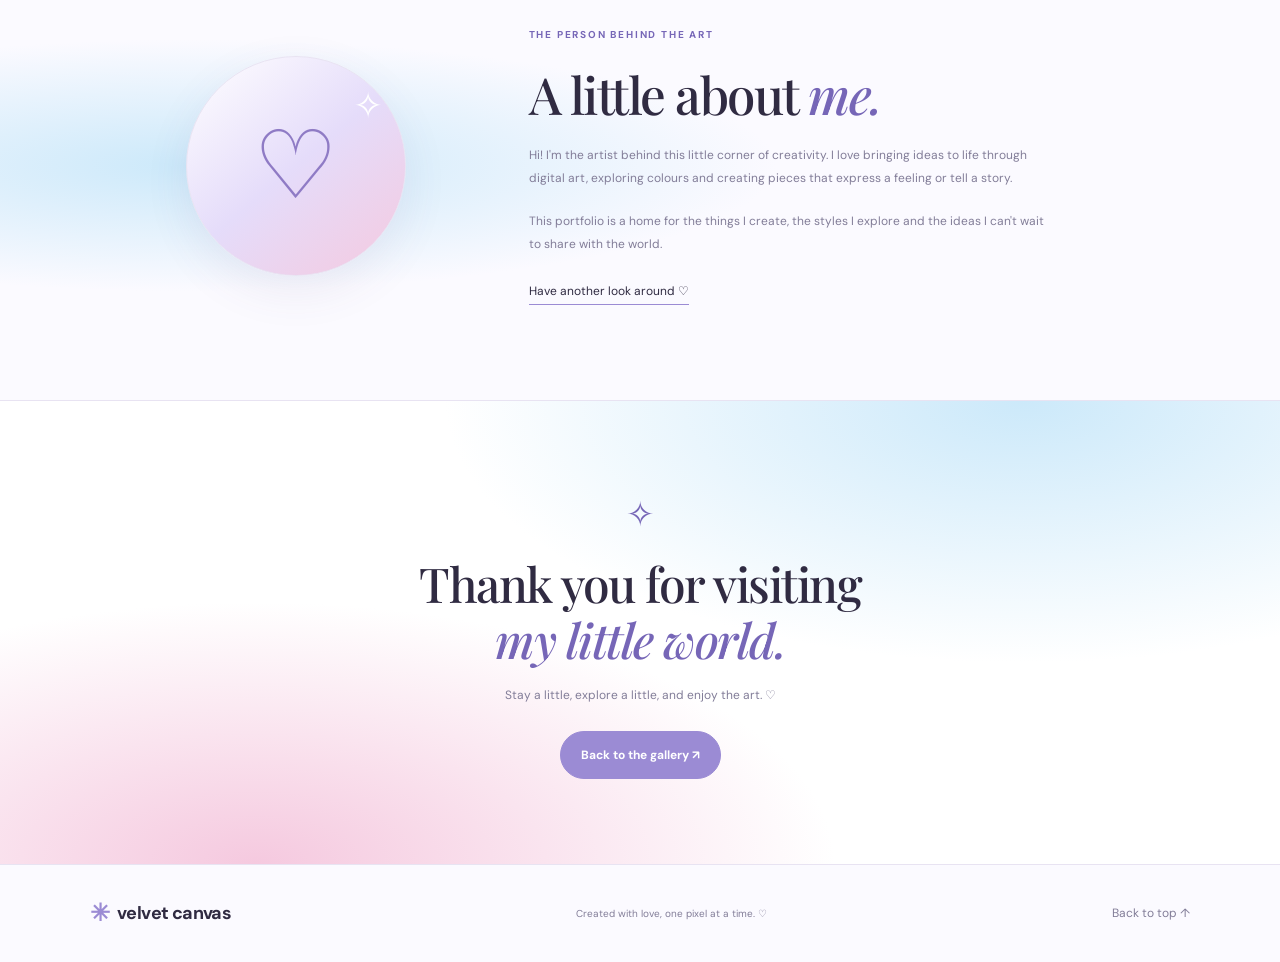
==== commit ab49abe6: "Add files via upload" ====
--- a/index.html
+++ b/index.html
@@ -107,13 +107,7 @@
       </div>
 
       <div class="filters" id="filters" aria-label="Filter artwork">
-        <button class="filter active" data-filter="all" aria-pressed="true">Everything</button>
-        <button class="filter" data-filter="portrait" aria-pressed="false">Portraits</button>
-        <button class="filter" data-filter="fantasy" aria-pressed="false">Fantasy</button>
-        <button class="filter" data-filter="character" aria-pressed="false">Characters</button>
-        <button class="filter" data-filter="other" aria-pressed="false">Other art</button>
-      </div>
-
+   
       <div class="art-grid" id="art-grid">
         <article class="art-card" data-category="portrait">
           <button
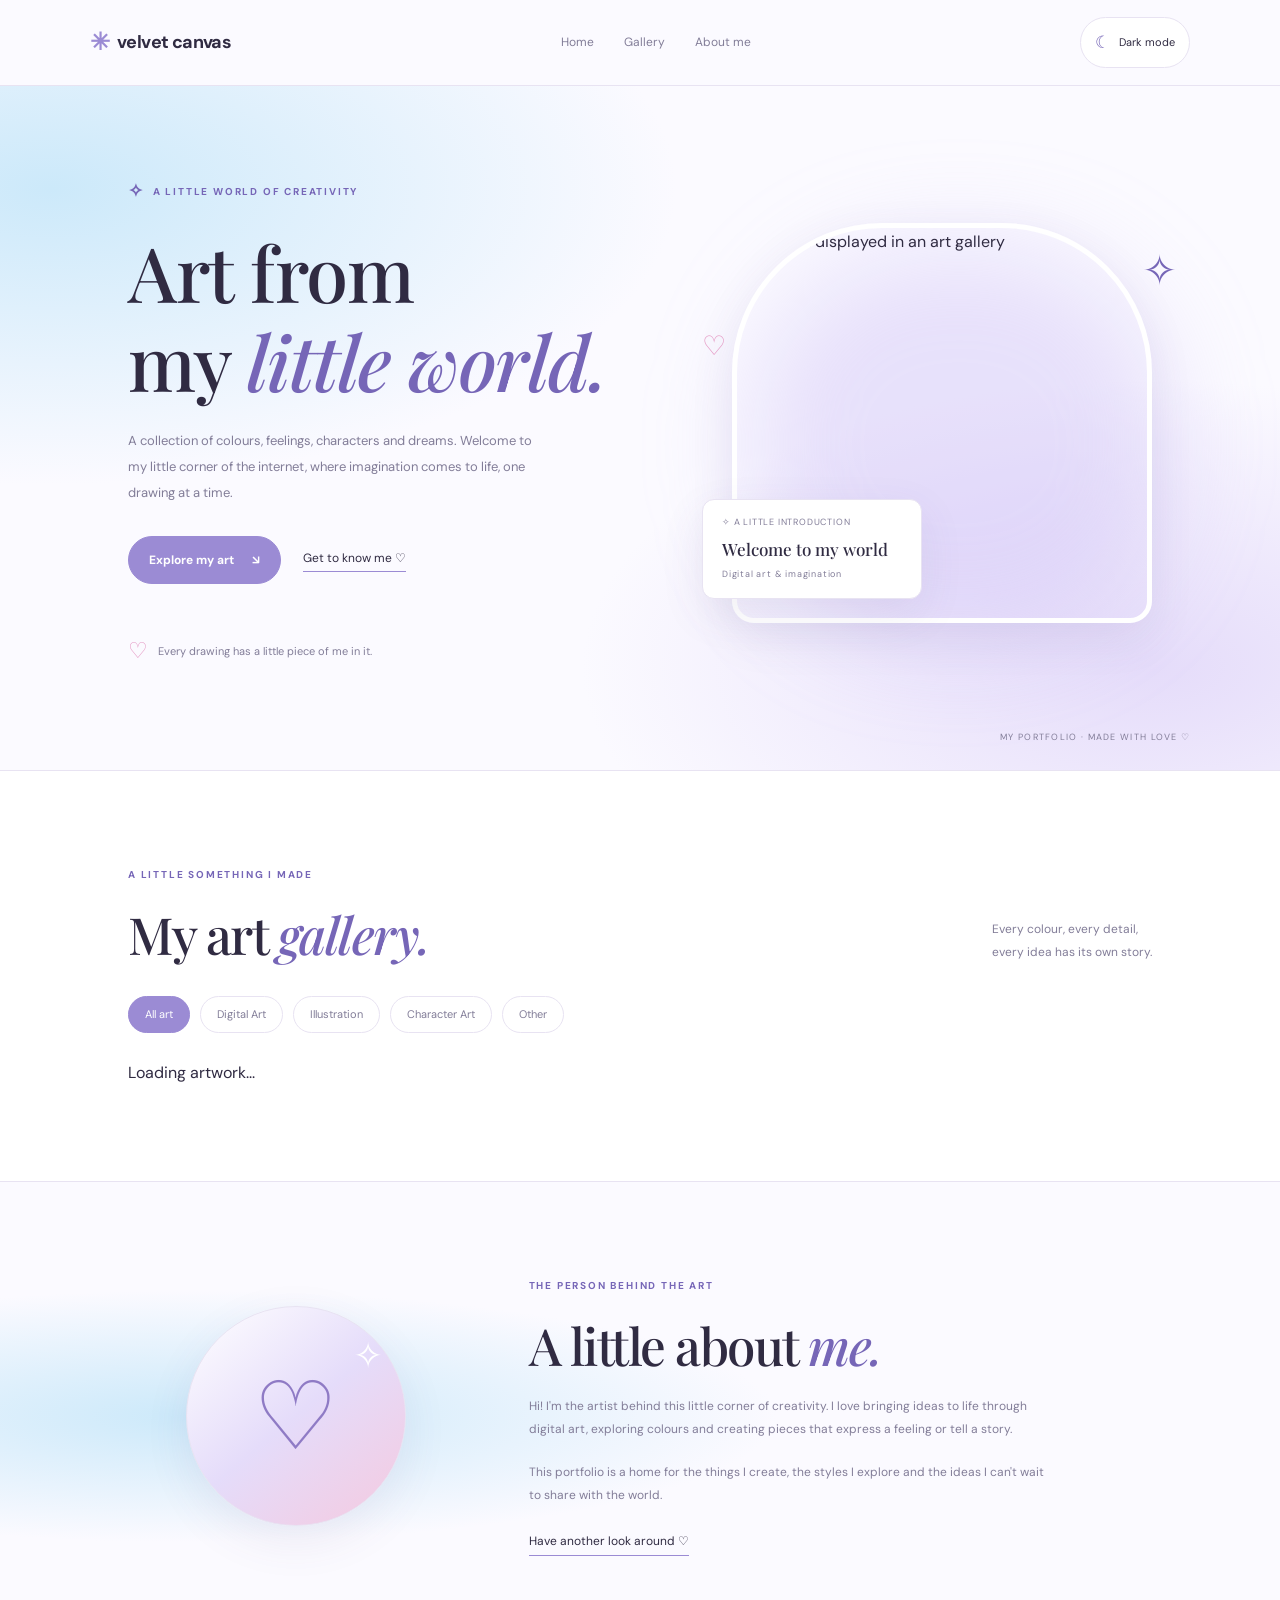
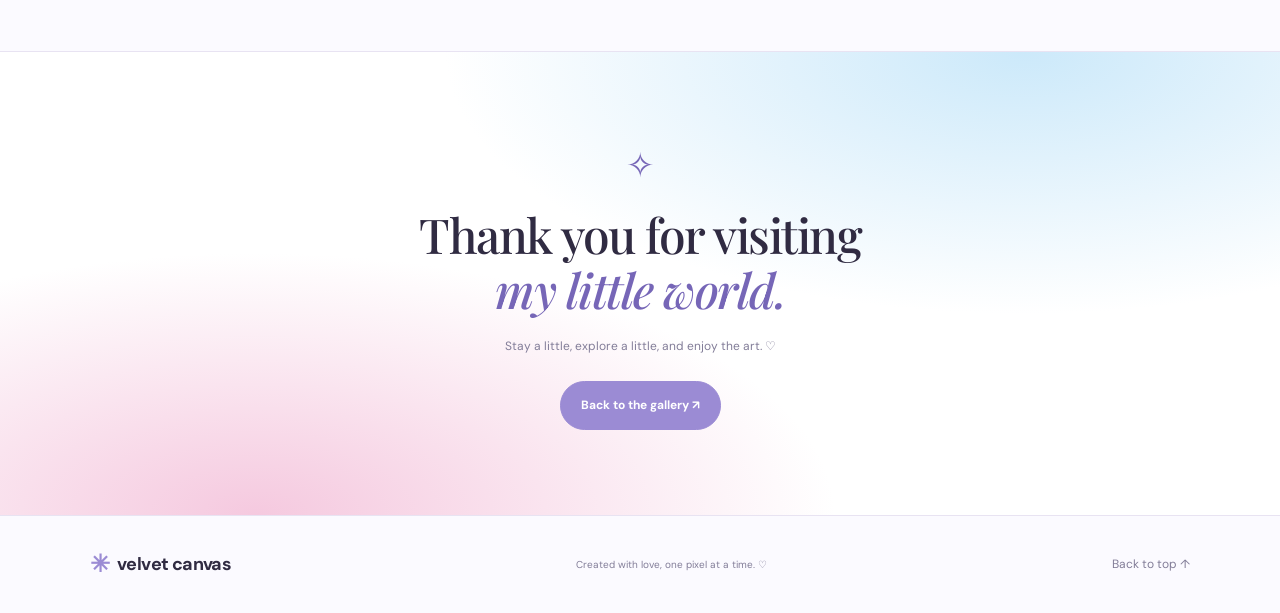
==== commit f72c49fa: "Update index.html" ====
--- a/index.html
+++ b/index.html
@@ -2,14 +2,15 @@
 <!DOCTYPE html>
 <html lang="en" data-theme="light">
 <head>
-<link rel="stylesheet" href="style.css">
   <meta charset="UTF-8">
   <meta name="viewport" content="width=device-width, initial-scale=1.0">
   <meta name="theme-color" content="#f8faff">
   <meta name="description" content="A collection of original digital art, illustrations and creative experiments.">
+
   <title>Velvet Canvas — Digital Art Portfolio</title>
 
   <link rel="stylesheet" href="style.css">
+
   <link rel="preconnect" href="https://fonts.googleapis.com">
   <link rel="preconnect" href="https://fonts.gstatic.com" crossorigin>
   <link href="https://fonts.googleapis.com/css2?family=DM+Sans:wght@400;500;600;700&family=Playfair+Display:wght@500;600;700&display=swap" rel="stylesheet">
@@ -28,13 +29,8 @@
       <a href="#about">About me</a>
     </nav>
 
-    <button
-      class="theme-toggle"
-      id="theme-toggle"
-      type="button"
-      aria-label="Switch to dark mode"
-      title="Switch theme"
-    >
+    <button class="theme-toggle" id="theme-toggle" type="button"
+      aria-label="Switch to dark mode" title="Switch theme">
       <span id="theme-icon" aria-hidden="true">☾</span>
       <span id="theme-label">Dark mode</span>
     </button>
@@ -83,7 +79,7 @@
         <div class="art-label">
           <span>✧ A LITTLE INTRODUCTION</span>
           <strong>Welcome to my world</strong>
-          <span>Digital art & imagination</span>
+          <span>Digital art &amp; imagination</span>
         </div>
 
         <span class="floating-star star-one" aria-hidden="true">✧</span>
@@ -93,6 +89,7 @@
       <div class="hero-index">MY PORTFOLIO · MADE WITH LOVE ♡</div>
     </section>
 
+    <!-- PUBLIC ART GALLERY: ARTWORK LOADS FROM SUPABASE -->
     <section class="gallery section" id="gallery">
       <div class="section-heading">
         <div>
@@ -107,72 +104,19 @@
       </div>
 
       <div class="filters" id="filters" aria-label="Filter artwork">
-   
-      <div class="art-grid" id="art-grid">
-        <article class="art-card" data-category="portrait">
-          <button
-            class="art-image"
-            data-title="Soft light"
-            data-description="A portrait study."
-            aria-label="View Soft light artwork"
-          >
-            <img
-              src="https://images.unsplash.com/photo-1544005313-94ddf0286df2?auto=format&fit=crop&w=700&q=85"
-              alt="Portrait photography placeholder"
-              loading="lazy"
-            >
-            <span class="image-overlay">Take a closer look ↗</span>
-          </button>
-          <div class="art-meta">
-            <div><h3>Soft light</h3><p>Portrait study</p></div>
-            <span>♡ 01</span>
-          </div>
-        </article>
-
-        <article class="art-card" data-category="fantasy">
-          <button
-            class="art-image"
-            data-title="Dreamscape"
-            data-description="A little study of a dreamlike world."
-            aria-label="View Dreamscape artwork"
-          >
-            <img
-              src="https://images.unsplash.com/photo-1470252649378-9c29740c9fa8?auto=format&fit=crop&w=700&q=85"
-              alt="Dreamlike landscape placeholder"
-              loading="lazy"
-            >
-            <span class="image-overlay">Take a closer look ↗</span>
-          </button>
-          <div class="art-meta">
-            <div><h3>Dreamscape</h3><p>Fantasy study</p></div>
-            <span>♡ 02</span>
-          </div>
-        </article>
-
-        <article class="art-card" data-category="character">
-          <button
-            class="art-image"
-            data-title="Colourful thoughts"
-            data-description="A colourful artwork study."
-            aria-label="View Colourful thoughts artwork"
-          >
-            <img
-              src="https://images.unsplash.com/photo-1577083552431-6e5fd01aa342?auto=format&fit=crop&w=700&q=85"
-              alt="Colourful artwork placeholder"
-              loading="lazy"
-            >
-            <span class="image-overlay">Take a closer look ↗</span>
-          </button>
-          <div class="art-meta">
-            <div><h3>Colourful thoughts</h3><p>Character inspiration</p></div>
-            <span>♡ 03</span>
-          </div>
-        </article>
+        <button class="filter active" type="button" data-filter="all">All art</button>
+        <button class="filter" type="button" data-filter="digital art">Digital Art</button>
+        <button class="filter" type="button" data-filter="illustration">Illustration</button>
+        <button class="filter" type="button" data-filter="character art">Character Art</button>
+        <button class="filter" type="button" data-filter="other">Other</button>
       </div>
 
-      <p class="demo-note">
-        These are sample images for development. Replace them with the artist's
-        own artwork before publishing.
+      <div class="art-grid" id="art-grid">
+        <!-- public-gallery.js inserts artwork here -->
+      </div>
+
+      <p id="public-gallery-message" role="status" aria-live="polite">
+        Loading artwork...
       </p>
     </section>
 
@@ -210,7 +154,9 @@
   </main>
 
   <footer>
-    <a class="logo" href="#home"><span class="logo-star">✳</span> velvet canvas</a>
+    <a class="logo" href="#home">
+      <span class="logo-star">✳</span> velvet canvas
+    </a>
     <p>Created with love, one pixel at a time. ♡</p>
     <a href="#home">Back to top ↑</a>
   </footer>
@@ -225,9 +171,6 @@
   <script src="https://cdn.jsdelivr.net/npm/@supabase/supabase-js@2"></script>
   <script src="supabase.js"></script>
   <script src="script.js"></script>
+  <script src="public-gallery.js"></script>
 </body>
-  <script src="https://cdn.jsdelivr.net/npm/@supabase/supabase-js@2"></script>
-  <script src="supabase.js"></script>
-  <script src="login.js"></script>
-</body>
-</html>+</html>
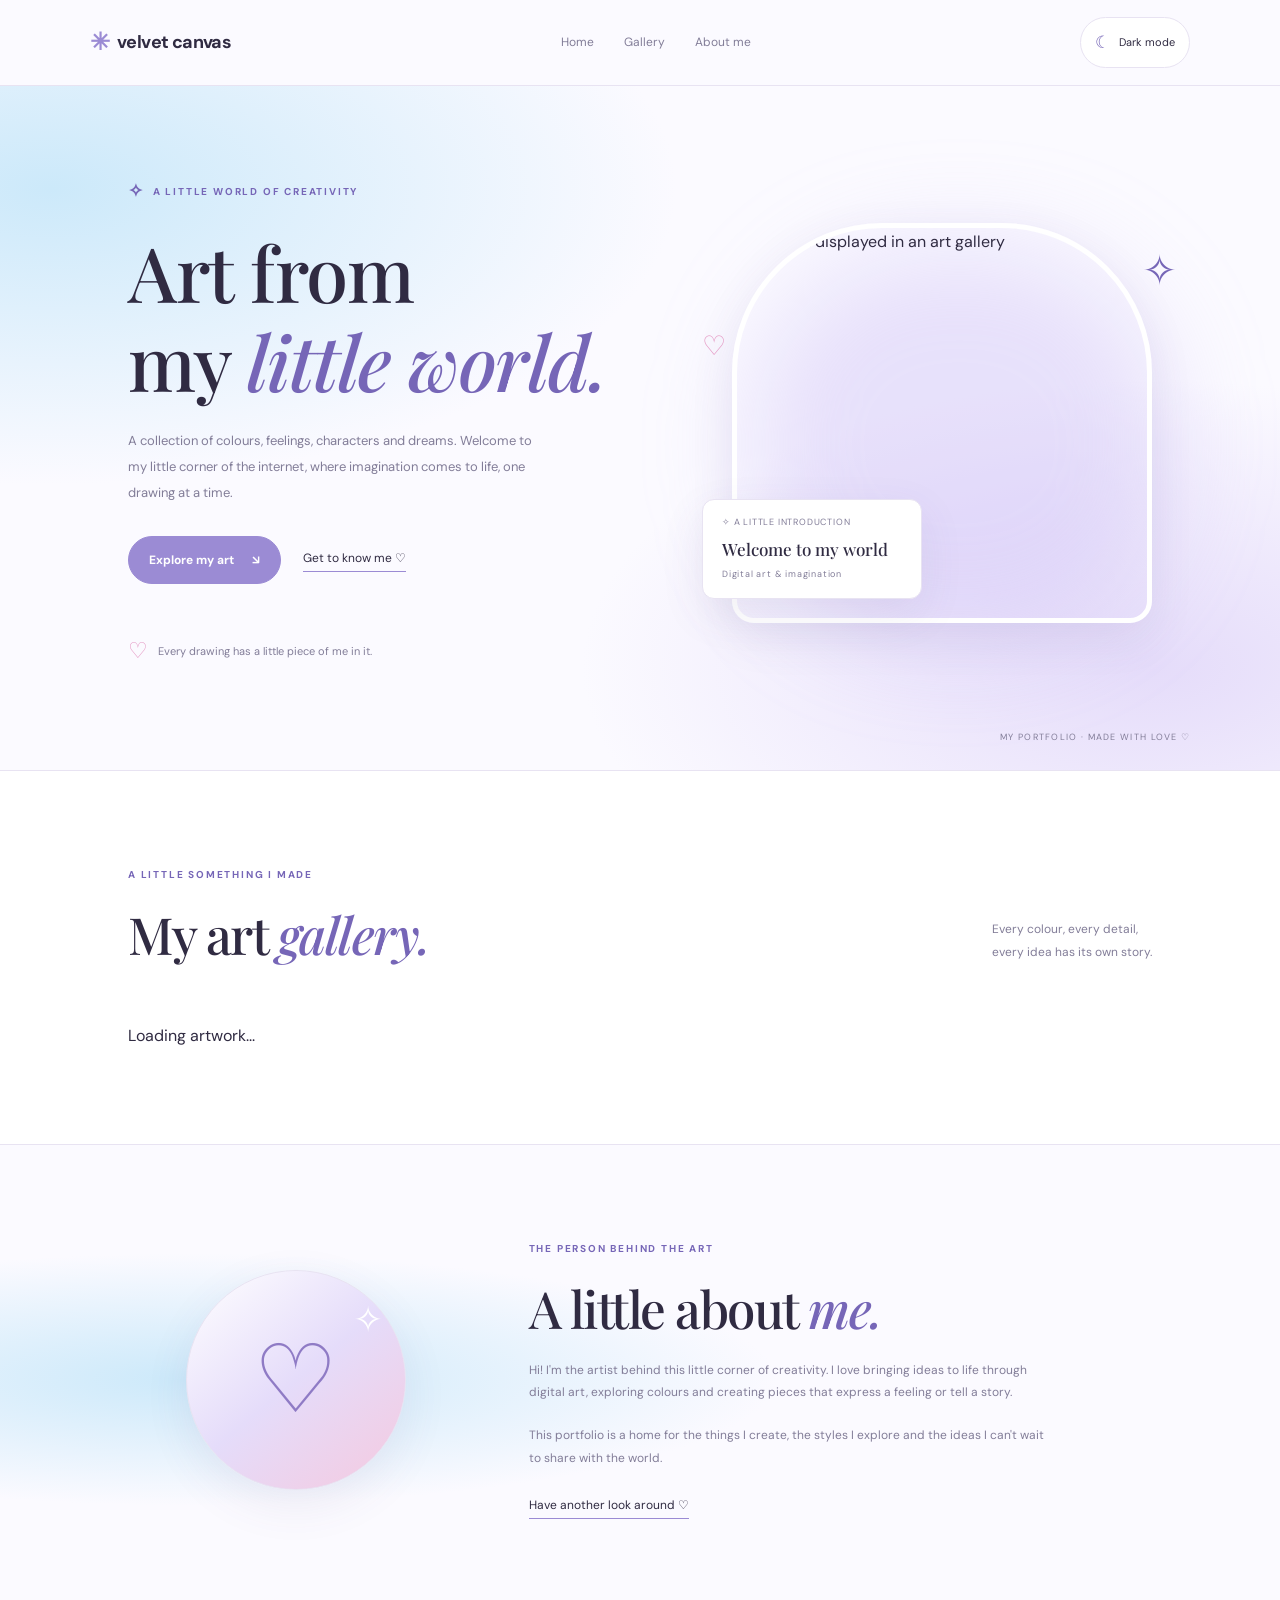
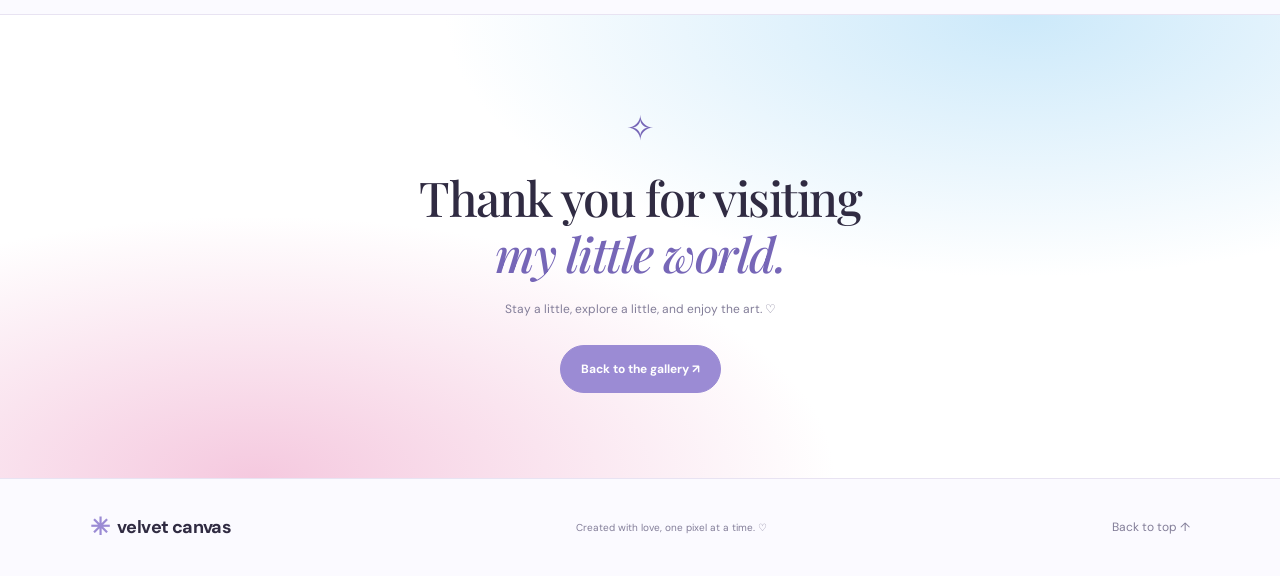
==== commit a19db6c7: "Update index.html" ====
--- a/index.html
+++ b/index.html
@@ -104,11 +104,7 @@
       </div>
 
       <div class="filters" id="filters" aria-label="Filter artwork">
-        <button class="filter active" type="button" data-filter="all">All art</button>
-        <button class="filter" type="button" data-filter="digital art">Digital Art</button>
-        <button class="filter" type="button" data-filter="illustration">Illustration</button>
-        <button class="filter" type="button" data-filter="character art">Character Art</button>
-        <button class="filter" type="button" data-filter="other">Other</button>
+  
       </div>
 
       <div class="art-grid" id="art-grid">
